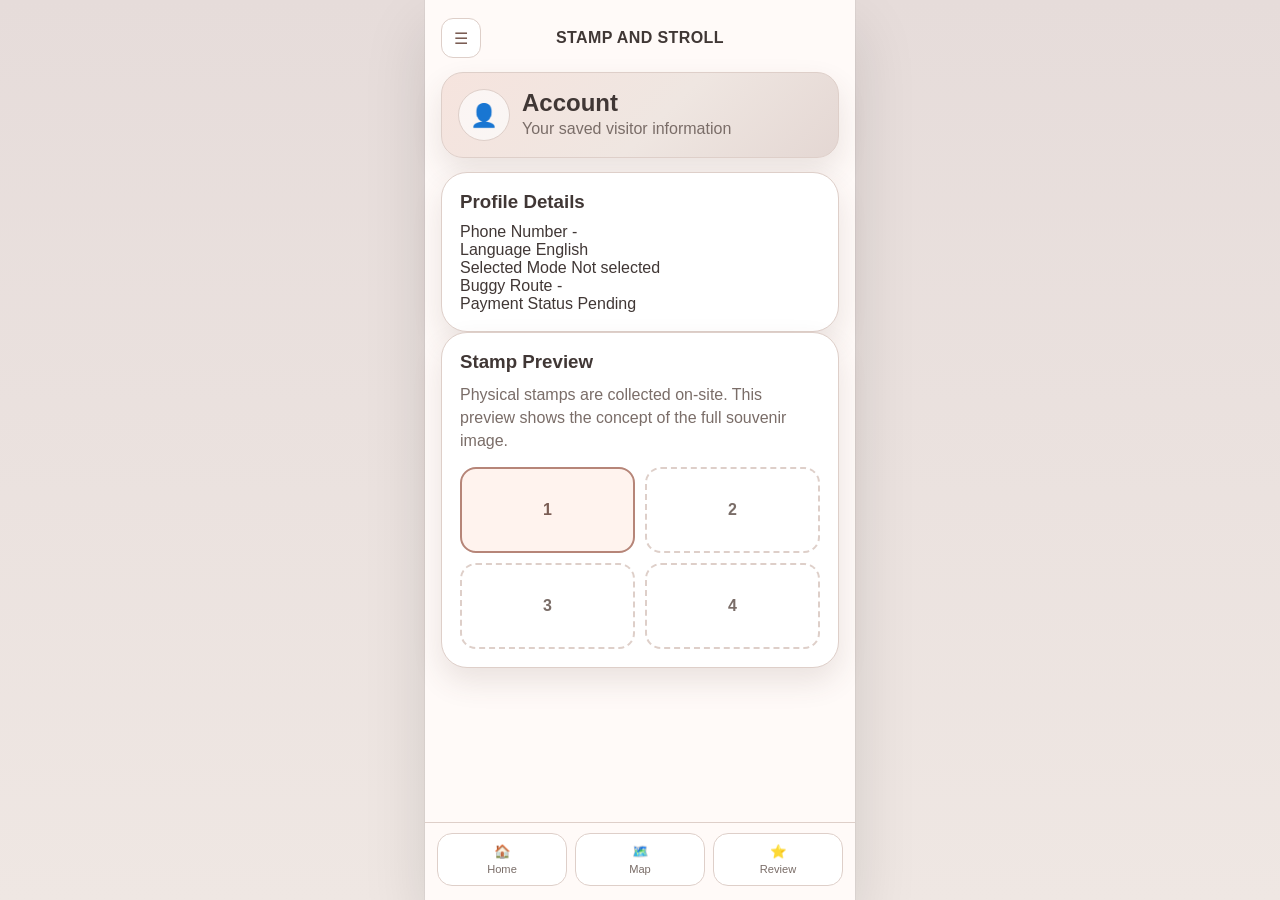
==== account.html @ 67aacf9a "Create account.html" ====
<!DOCTYPE html>
<html lang="en">
<head>
  <meta charset="UTF-8" />
  <meta name="viewport" content="width=device-width, initial-scale=1.0" />
  <title>Account | Stamp and Stroll</title>
  <link rel="stylesheet" href="style.css" />
</head>
<body onload="loadAccountPage()">
  <aside id="sidebar" class="sidebar hidden">
    <div class="sidebar-header">
      <h3>Menu</h3>
      <button class="icon-btn" onclick="toggleSidebar()">✕</button>
    </div>

    <button class="sidebar-link" onclick="goTo('howto.html')">How to use Stamp and Stroll</button>
    <button class="sidebar-link" onclick="goTo('account.html')">Account</button>
    <button class="sidebar-link" onclick="signOut()">Sign Out</button>
  </aside>

  <div id="sidebarOverlay" class="overlay hidden" onclick="toggleSidebar()"></div>

  <main class="app-shell with-nav">
    <header class="topbar">
      <button class="icon-btn" onclick="toggleSidebar()">☰</button>
      <div class="topbar-title">STAMP AND STROLL</div>
      <div class="topbar-spacer"></div>
    </header>

    <section class="hero-strip">
      <div class="profile-icon">👤</div>
      <div>
        <h2>Account</h2>
        <p class="muted">Your saved visitor information</p>
      </div>
    </section>

    <section class="card page-card">
      <h3>Profile Details</h3>
      <div class="info-list">
        <div class="info-row">
          <span class="info-label">Phone Number</span>
          <span id="accountPhone" class="info-value">-</span>
        </div>

        <div class="info-row">
          <span class="info-label">Language</span>
          <span id="accountLanguage" class="info-value">English</span>
        </div>

        <div class="info-row">
          <span class="info-label">Selected Mode</span>
          <span id="accountMode" class="info-value">Not selected</span>
        </div>

        <div class="info-row">
          <span class="info-label">Buggy Route</span>
          <span id="accountRoute" class="info-value">-</span>
        </div>

        <div class="info-row">
          <span class="info-label">Payment Status</span>
          <span id="accountPayment" class="info-value">Pending</span>
        </div>
      </div>
    </section>

    <section class="card page-card">
      <h3>Stamp Preview</h3>
      <p class="muted">Physical stamps are collected on-site. This preview shows the concept of the full souvenir image.</p>

      <div class="stamp-grid">
        <div class="stamp-card unlocked">1</div>
        <div class="stamp-card">2</div>
        <div class="stamp-card">3</div>
        <div class="stamp-card">4</div>
      </div>
    </section>

    <nav class="bottom-nav">
      <button class="nav-item" onclick="goTo('home.html')">
        <span>🏠</span>
        <small>Home</small>
      </button>
      <button class="nav-item" onclick="openDynamicMapPage()">
        <span>🗺️</span>
        <small>Map</small>
      </button>
      <button class="nav-item" onclick="goTo('reviews.html')">
        <span>⭐</span>
        <small>Review</small>
      </button>
    </nav>
  </main>

  <script src="script.js"></script>
</body>
</html>
---- style.css ----
:root {
  --bg: #efe7e3;
  --panel: #fffaf8;
  --card: #ffffff;
  --text: #403735;
  --muted: #7a6d68;
  --accent: #7b5d54;
  --accent-2: #b68578;
  --line: #decfc9;
  --shadow: 0 14px 30px rgba(81, 60, 52, 0.12);
  --radius-xl: 26px;
  --radius-lg: 18px;
  --radius-md: 14px;
}

* {
  box-sizing: border-box;
}

body {
  margin: 0;
  font-family: Arial, Helvetica, sans-serif;
  background: linear-gradient(180deg, #e6dcda 0%, var(--bg) 100%);
  color: var(--text);
}

h1,
h2,
h3,
p {
  margin: 0;
}

.app-shell {
  width: min(430px, 100vw);
  min-height: 100vh;
  margin: 0 auto;
  background: var(--panel);
  padding: 18px 16px 24px;
  position: relative;
  box-shadow: 0 0 0 1px rgba(0, 0, 0, 0.04), 0 28px 60px rgba(0, 0, 0, 0.12);
}

.with-nav {
  padding-bottom: 96px;
}

.start-screen {
  display: flex;
  align-items: center;
  justify-content: center;
}

.hero-card,
.card,
.hero-strip,
.preview-box {
  background: var(--card);
  border: 1px solid var(--line);
  box-shadow: var(--shadow);
}

.hero-card,
.card {
  border-radius: var(--radius-xl);
}

.hero-card {
  width: 100%;
  padding: 28px 22px;
  background: linear-gradient(135deg, #f6e4de 0%, #efe6e1 55%, #e4d7d3 100%);
}

.center-screen {
  text-align: center;
}

.hero-card h1 {
  font-size: clamp(2.4rem, 7vw, 3.4rem);
  line-height: 0.95;
  margin-top: 14px;
}

.subtitle {
  margin-top: 14px;
  color: var(--muted);
  font-size: 1rem;
}

.app-badge {
  display: inline-block;
  padding: 8px 14px;
  border-radius: 999px;
  border: 1px solid var(--line);
  background: rgba(255, 255, 255, 0.7);
  font-size: 0.82rem;
  font-weight: 700;
}

.page-card {
  padding: 18px;
}

.page-card h2,
.page-card h3 {
  margin-bottom: 10px;
}

.muted {
  color: var(--muted);
  line-height: 1.45;
}

.label {
  display: block;
  font-size: 0.92rem;
  font-weight: 700;
  margin: 14px 0 8px;
}

.input,
.select-input,
textarea,
select {
  width: 100%;
  border: 1px solid var(--line);
  border-radius: var(--radius-md);
  padding: 12px 13px;
  font: inherit;
  background: white;
  color: var(--text);
}

.phone-row {
  display: grid;
  grid-template-columns: 110px 1fr;
  gap: 10px;
}

.preview-box {
  border-radius: var(--radius-md);
  padding: 12px 13px;
  margin-top: 0;
  color: var(--accent);
  font-weight: 700;
}

.primary-btn,
.secondary-btn {
  width: 100%;
  border: none;
  border-radius: 16px;
  padding: 14px 16px;
  font: inherit;
  font-weight: 700;
  cursor: pointer;
  margin-top: 14px;
}

.primary-btn {
  background: var(--accent);
  color: white;
}

.secondary-btn {
  background: white;
  color: var(--accent);
  border: 1px solid var(--line);
}

.large-btn {
  margin-top: 26px;
  font-size: 1rem;
}

.status-text {
  margin-top: 12px;
  font-size: 0.92rem;
  color: var(--muted);
  min-height: 20px;
}

.topbar {
  display: flex;
  align-items: center;
  justify-content: space-between;
  gap: 10px;
  margin-bottom: 14px;
}

.topbar-title {
  flex: 1;
  text-align: center;
  font-weight: 800;
  letter-spacing: 0.4px;
}

.topbar-spacer {
  width: 40px;
}

.icon-btn {
  width: 40px;
  height: 40px;
  border: 1px solid var(--line);
  background: white;
  border-radius: 12px;
  cursor: pointer;
  color: var(--accent);
  font-size: 1rem;
}

.hero-strip {
  border-radius: 22px;
  padding: 16px;
  display: flex;
  align-items: center;
  gap: 12px;
  margin-bottom: 14px;
  background: linear-gradient(135deg, #f6e4de 0%, #efe6e1 55%, #e4d7d3 100%);
}

.profile-icon {
  width: 52px;
  height: 52px;
  border-radius: 50%;
  border: 1px solid var(--line);
  display: grid;
  place-items: center;
  background: rgba(255, 255, 255, 0.65);
  font-size: 1.4rem;
}

.choice-grid {
  display: grid;
  grid-template-columns: 1fr 1fr;
  gap: 12px;
  margin-top: 12px;
}

.choice-card {
  border: 1px solid var(--line);
  background: white;
  border-radius: 18px;
  padding: 18px 14px;
  text-align: left;
  cursor: pointer;
  min-height: 150px;
}

.choice-title {
  display: block;
  font-weight: 800;
  margin-bottom: 8px;
}

.choice-desc {
  display: block;
  color: var(--muted);
  line-height: 1.4;
  font-size: 0.92rem;
}

.bottom-nav {
  position: fixed;
  left: 50%;
  transform: translateX(-50%);
  bottom: 0;
  width: min(430px, 100vw);
  background: rgba(255, 250, 248, 0.97);
  border-top: 1px solid var(--line);
  display: grid;
  grid-template-columns: repeat(3, 1fr);
  gap: 8px;
  padding: 10px 12px 14px;
  backdrop-filter: blur(10px);
}

.nav-item {
  border: 1px solid var(--line);
  background: white;
  border-radius: 15px;
  padding: 10px 6px;
  cursor: pointer;
  color: var(--muted);
  display: flex;
  flex-direction: column;
  align-items: center;
  gap: 4px;
}

.nav-item.active {
  background: var(--accent);
  color: white;
  border-color: transparent;
}

.sidebar {
  position: fixed;
  top: 0;
  left: 50%;
  transform: translateX(calc(-50% - 430px));
  width: min(280px, 78vw);
  height: 100vh;
  background: var(--panel);
  border-right: 1px solid var(--line);
  box-shadow: 12px 0 30px rgba(0, 0, 0, 0.14);
  padding: 18px 16px;
  z-index: 30;
}

.sidebar-header {
  display: flex;
  align-items: center;
  justify-content: space-between;
  margin-bottom: 14px;
}

.sidebar-link {
  width: 100%;
  text-align: left;
  border: 1px solid var(--line);
  background: white;
  border-radius: 14px;
  padding: 13px 14px;
  margin-bottom: 10px;
  cursor: pointer;
  font: inherit;
  color: var(--text);
}

.overlay {
  position: fixed;
  inset: 0;
  background: rgba(0, 0, 0, 0.2);
  z-index: 20;
}

.hidden {
  display: none;
}

/* walker page */

.page-heading-row {
  display: flex;
  justify-content: space-between;
  align-items: flex-start;
  gap: 12px;
}

.zoom-controls {
  display: flex;
  gap: 8px;
}

.map-frame {
  margin-top: 14px;
  border: 1px solid var(--line);
  border-radius: 18px;
  background: #f7f4f2;
  position: relative;
  width: 100%;
  overflow: hidden;
}

.map-zoom-layer {
  position: relative;
  width: 100%;
  transform-origin: center center;
  transition: transform 0.2s ease;
}

.guide-map {
  width: 100%;
  height: auto;
  display: block;
}

.map-hotspot {
  position: absolute;
  transform: translate(-50%, -50%);
  width: 38px;
  height: 38px;
  border-radius: 50%;
  border: 2px solid #ffffff;
  background: #7b5d54;
  color: #ffffff;
  font-weight: 800;
  font-size: 0.95rem;
  cursor: pointer;
  box-shadow: 0 8px 16px rgba(0, 0, 0, 0.18);
}

.map-popup {
  position: fixed;
  left: 50%;
  top: 50%;
  transform: translate(-50%, -50%);
  width: min(360px, calc(100vw - 32px));
  background: var(--panel);
  border: 1px solid var(--line);
  border-radius: 20px;
  box-shadow: 0 22px 50px rgba(0, 0, 0, 0.16);
  padding: 16px;
  z-index: 40;
}

.popup-header {
  display: flex;
  justify-content: space-between;
  align-items: center;
  gap: 10px;
}

.popup-image {
  margin: 12px 0;
  height: 120px;
  border-radius: 16px;
  border: 1px solid var(--line);
  background: linear-gradient(135deg, #edd9d2 0%, #f8efeb 100%);
  display: grid;
  place-items: center;
  color: var(--muted);
  font-weight: 700;
  text-align: center;
  padding: 10px;
}

.popup-text {
  margin-top: 8px;
}

.stamp-preview-box {
  margin-top: 14px;
}

.stamp-preview-label {
  display: block;
  font-size: 0.88rem;
  font-weight: 700;
  margin-bottom: 8px;
}

.stamp-silhouette {
  width: 70px;
  height: 70px;
  border-radius: 18px;
  border: 2px dashed var(--accent-2);
  background: #fff3ee;
  display: grid;
  place-items: center;
  color: var(--accent);
  font-size: 1.3rem;
  font-weight: 800;
}

/* buggy page */

.route-list {
  display: grid;
  gap: 12px;
  margin-top: 14px;
}

.route-option {
  width: 100%;
  text-align: left;
  border: 1px solid var(--line);
  background: white;
  border-radius: 18px;
  padding: 16px;
  cursor: pointer;
}

.route-option strong {
  display: block;
  margin-bottom: 6px;
}

.route-option span {
  color: var(--muted);
  font-size: 0.92rem;
}

.route-option.selected {
  outline: 2px solid var(--accent-2);
  background: #fff4ef;
}

/* queue page */

.queue-ticket {
  margin-top: 14px;
  border: 1px dashed var(--accent-2);
  border-radius: 18px;
  padding: 18px;
  text-align: center;
  background: linear-gradient(180deg, #fff8f4 0%, #f3e4dd 100%);
}

.queue-label {
  font-size: 0.95rem;
  font-weight: 700;
  color: var(--muted);
}

.queue-number {
  font-size: 3.2rem;
  font-weight: 800;
  margin: 8px 0;
  letter-spacing: 2px;
}

.ticket-status {
  margin-top: 10px;
  font-weight: 700;
}

.ticket-status.pending {
  color: #b85d47;
}

.ticket-status.paid {
  color: #2f8a5a;
}

@media (max-width: 480px) {
  .choice-grid {
    grid-template-columns: 1fr;
  }

  .phone-row {
    grid-template-columns: 100px 1fr;
  }

  .sidebar {
    left: 0;
    transform: none;
  }

  .page-heading-row {
    flex-direction: column;
    align-items: stretch;
  }

  .zoom-controls {
    justify-content: flex-end;
  }
}
/* trail page */

.live-route-box {
  margin-top: 14px;
  min-height: 260px;
  border: 1px dashed var(--accent-2);
  border-radius: 20px;
  background: linear-gradient(180deg, #fff8f4 0%, #f2e2db 100%);
  position: relative;
  overflow: hidden;
}

.live-route-svg {
  position: absolute;
  inset: 0;
  width: 100%;
  height: 100%;
}

.route-stop {
  position: absolute;
  transform: translate(-50%, -50%);
  background: white;
  border: 2px solid var(--accent-2);
  border-radius: 999px;
  padding: 7px 10px;
  font-size: 0.75rem;
  font-weight: 700;
  box-shadow: 0 8px 16px rgba(0, 0, 0, 0.12);
}

.moving-dot {
  position: absolute;
  width: 18px;
  height: 18px;
  border-radius: 50%;
  background: #ff7f57;
  box-shadow: 0 0 0 6px rgba(255, 127, 87, 0.18);
  animation: trailMove 4.2s linear infinite;
}

@keyframes trailMove {
  0% { left: 10%; top: 82%; }
  25% { left: 31%; top: 66%; }
  50% { left: 50%; top: 49%; }
  75% { left: 70%; top: 30%; }
  100% { left: 85%; top: 18%; }
}

/* photohunt page */

.stamp-grid {
  margin-top: 14px;
  display: grid;
  grid-template-columns: 1fr 1fr;
  gap: 10px;
}

.stamp-card {
  border: 2px dashed var(--line);
  border-radius: 16px;
  background: white;
  min-height: 86px;
  display: grid;
  place-items: center;
  font-weight: 700;
  color: var(--muted);
}

.stamp-card.unlocked {
  border-style: solid;
  border-color: var(--accent-2);
  background: #fff3ee;
  color: var(--accent);
}

.reward-box {
  margin-top: 12px;
  border: 1px dashed var(--accent-2);
  border-radius: 18px;
  background: linear-gradient(135deg, #fff8f4 0%, #f2e2db 100%);
  padding: 18px;
  text-align: center;
}

.reward-icon {
  font-size: 2.2rem;
  margin-bottom: 8px;
}

.reward-title {
  font-weight: 800;
  margin-bottom: 6px;
}

/* reviews page */

.review-card {
  margin-top: 14px;
  border: 1px solid var(--line);
  border-radius: 16px;
  background: white;
  padding: 14px;
}

.review-stars {
  color: #c98734;
  letter-spacing: 2px;
  margin-bottom: 6px;
}
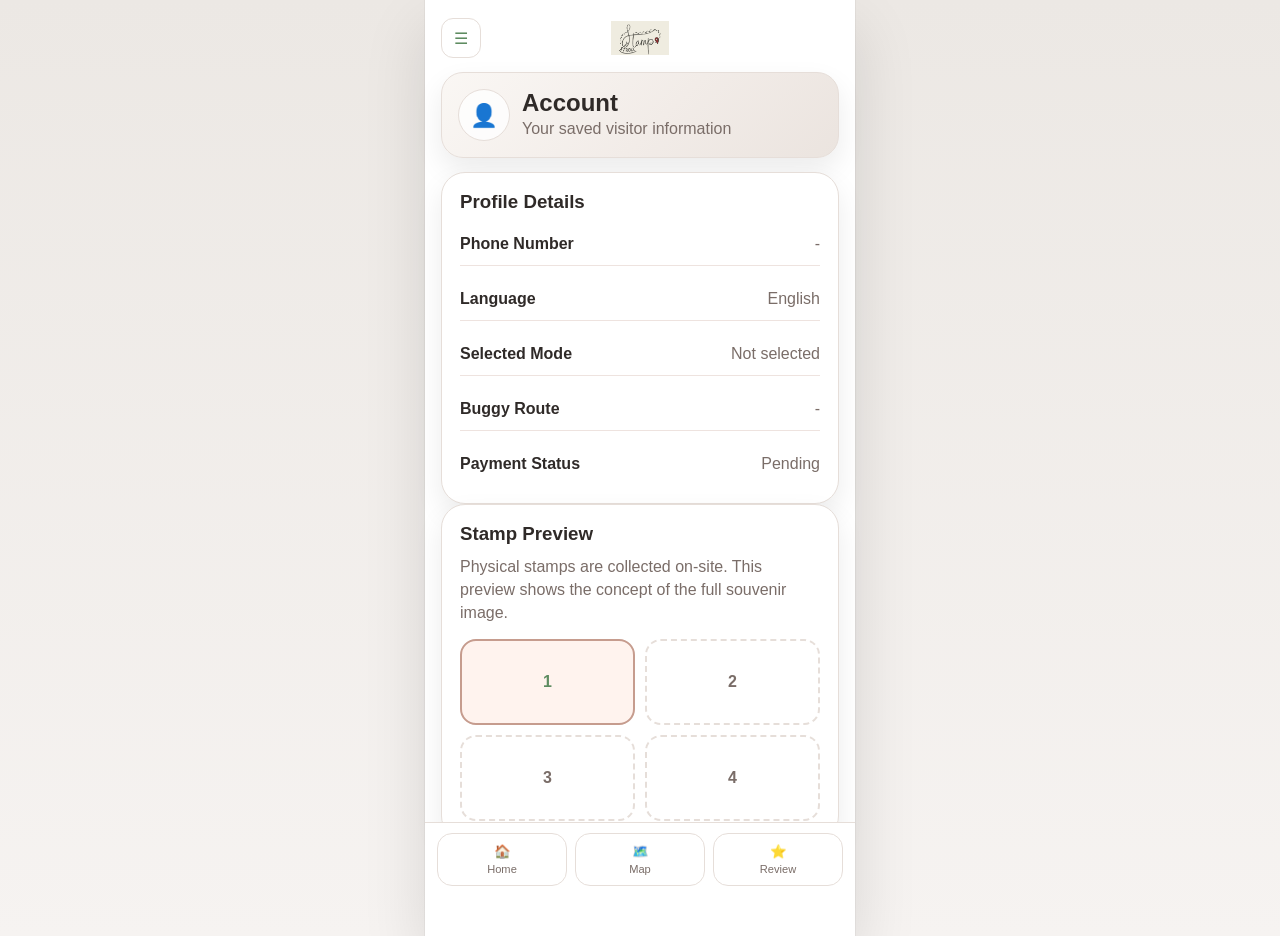
==== commit 0efb5dae: "Update account.html" ====
--- a/account.html
+++ b/account.html
@@ -12,7 +12,6 @@
       <h3>Menu</h3>
       <button class="icon-btn" onclick="toggleSidebar()">✕</button>
     </div>
-
     <button class="sidebar-link" onclick="goTo('howto.html')">How to use Stamp and Stroll</button>
     <button class="sidebar-link" onclick="goTo('account.html')">Account</button>
     <button class="sidebar-link" onclick="signOut()">Sign Out</button>
@@ -23,7 +22,9 @@
   <main class="app-shell with-nav">
     <header class="topbar">
       <button class="icon-btn" onclick="toggleSidebar()">☰</button>
-      <div class="topbar-title">STAMP AND STROLL</div>
+      <div class="topbar-title">
+        <img src="logo.png" alt="Stamp and Stroll Logo" class="logo-small" />
+      </div>
       <div class="topbar-spacer"></div>
     </header>
 
@@ -38,30 +39,11 @@
     <section class="card page-card">
       <h3>Profile Details</h3>
       <div class="info-list">
-        <div class="info-row">
-          <span class="info-label">Phone Number</span>
-          <span id="accountPhone" class="info-value">-</span>
-        </div>
-
-        <div class="info-row">
-          <span class="info-label">Language</span>
-          <span id="accountLanguage" class="info-value">English</span>
-        </div>
-
-        <div class="info-row">
-          <span class="info-label">Selected Mode</span>
-          <span id="accountMode" class="info-value">Not selected</span>
-        </div>
-
-        <div class="info-row">
-          <span class="info-label">Buggy Route</span>
-          <span id="accountRoute" class="info-value">-</span>
-        </div>
-
-        <div class="info-row">
-          <span class="info-label">Payment Status</span>
-          <span id="accountPayment" class="info-value">Pending</span>
-        </div>
+        <div class="info-row"><span class="info-label">Phone Number</span><span id="accountPhone" class="info-value">-</span></div>
+        <div class="info-row"><span class="info-label">Language</span><span id="accountLanguage" class="info-value">English</span></div>
+        <div class="info-row"><span class="info-label">Selected Mode</span><span id="accountMode" class="info-value">Not selected</span></div>
+        <div class="info-row"><span class="info-label">Buggy Route</span><span id="accountRoute" class="info-value">-</span></div>
+        <div class="info-row"><span class="info-label">Payment Status</span><span id="accountPayment" class="info-value">Pending</span></div>
       </div>
     </section>
 
--- a/style.css
+++ b/style.css
@@ -1,16 +1,16 @@
 :root {
-  --bg: #efe7e3;
-  --panel: #fffaf8;
+  --bg: #f6f3f1;
+  --panel: #ffffff;
   --card: #ffffff;
-  --text: #403735;
+  --text: #2f2a28;
   --muted: #7a6d68;
-  --accent: #7b5d54;
-  --accent-2: #b68578;
-  --line: #decfc9;
-  --shadow: 0 14px 30px rgba(81, 60, 52, 0.12);
-  --radius-xl: 26px;
+  --accent: #5e8c61;
+  --accent-2: #c69c8e;
+  --line: #e6ded9;
+  --shadow: 0 12px 28px rgba(0, 0, 0, 0.08);
+  --radius-xl: 24px;
   --radius-lg: 18px;
-  --radius-md: 14px;
+  --radius-md: 12px;
 }
 
 * {
@@ -20,7 +20,7 @@
 body {
   margin: 0;
   font-family: Arial, Helvetica, sans-serif;
-  background: linear-gradient(180deg, #e6dcda 0%, var(--bg) 100%);
+  background: linear-gradient(180deg, #ece8e4 0%, var(--bg) 100%);
   color: var(--text);
 }
 
@@ -68,7 +68,7 @@
 .hero-card {
   width: 100%;
   padding: 28px 22px;
-  background: linear-gradient(135deg, #f6e4de 0%, #efe6e1 55%, #e4d7d3 100%);
+  background: linear-gradient(135deg, #faf7f4 0%, #f2ece8 55%, #ebe4df 100%);
 }
 
 .center-screen {
@@ -76,9 +76,9 @@
 }
 
 .hero-card h1 {
-  font-size: clamp(2.4rem, 7vw, 3.4rem);
+  font-size: clamp(2rem, 6vw, 2.8rem);
   line-height: 0.95;
-  margin-top: 14px;
+  margin-top: 16px;
 }
 
 .subtitle {
@@ -92,13 +92,32 @@
   padding: 8px 14px;
   border-radius: 999px;
   border: 1px solid var(--line);
-  background: rgba(255, 255, 255, 0.7);
+  background: rgba(255, 255, 255, 0.8);
   font-size: 0.82rem;
   font-weight: 700;
+}
+
+.logo-large {
+  width: min(280px, 80%);
+  height: auto;
+  display: block;
+  margin: 0 auto 8px;
+}
+
+.logo-small {
+  height: 34px;
+  width: auto;
+  display: block;
+  object-fit: contain;
 }
 
 .page-card {
   padding: 18px;
+  transition: 0.2s;
+}
+
+.page-card:hover {
+  transform: translateY(-2px);
 }
 
 .page-card h2,
@@ -155,6 +174,7 @@
   font-weight: 700;
   cursor: pointer;
   margin-top: 14px;
+  transition: 0.2s;
 }
 
 .primary-btn {
@@ -162,10 +182,19 @@
   color: white;
 }
 
+.primary-btn:hover {
+  transform: translateY(-1px);
+  box-shadow: 0 6px 16px rgba(0, 0, 0, 0.12);
+}
+
 .secondary-btn {
   background: white;
-  color: var(--accent);
-  border: 1px solid var(--line);
+  color: var(--text);
+  border: 1px solid var(--line);
+}
+
+.secondary-btn:hover {
+  background: #f5f5f5;
 }
 
 .large-btn {
@@ -190,9 +219,9 @@
 
 .topbar-title {
   flex: 1;
-  text-align: center;
-  font-weight: 800;
-  letter-spacing: 0.4px;
+  display: flex;
+  justify-content: center;
+  align-items: center;
 }
 
 .topbar-spacer {
@@ -217,7 +246,7 @@
   align-items: center;
   gap: 12px;
   margin-bottom: 14px;
-  background: linear-gradient(135deg, #f6e4de 0%, #efe6e1 55%, #e4d7d3 100%);
+  background: linear-gradient(135deg, #faf7f4 0%, #f2ece8 55%, #ebe4df 100%);
 }
 
 .profile-icon {
@@ -227,7 +256,7 @@
   border: 1px solid var(--line);
   display: grid;
   place-items: center;
-  background: rgba(255, 255, 255, 0.65);
+  background: rgba(255, 255, 255, 0.8);
   font-size: 1.4rem;
 }
 
@@ -246,6 +275,12 @@
   text-align: left;
   cursor: pointer;
   min-height: 150px;
+  transition: 0.2s;
+}
+
+.choice-card:hover {
+  transform: translateY(-2px);
+  box-shadow: 0 8px 18px rgba(0, 0, 0, 0.08);
 }
 
 .choice-title {
@@ -267,7 +302,7 @@
   transform: translateX(-50%);
   bottom: 0;
   width: min(430px, 100vw);
-  background: rgba(255, 250, 248, 0.97);
+  background: rgba(255, 255, 255, 0.96);
   border-top: 1px solid var(--line);
   display: grid;
   grid-template-columns: repeat(3, 1fr);
@@ -340,8 +375,6 @@
   display: none;
 }
 
-/* walker page */
-
 .page-heading-row {
   display: flex;
   justify-content: space-between;
@@ -380,16 +413,21 @@
 .map-hotspot {
   position: absolute;
   transform: translate(-50%, -50%);
-  width: 38px;
-  height: 38px;
+  width: 42px;
+  height: 42px;
   border-radius: 50%;
-  border: 2px solid #ffffff;
-  background: #7b5d54;
-  color: #ffffff;
+  border: 3px solid white;
+  background: var(--accent);
+  color: white;
   font-weight: 800;
-  font-size: 0.95rem;
+  font-size: 1rem;
   cursor: pointer;
-  box-shadow: 0 8px 16px rgba(0, 0, 0, 0.18);
+  box-shadow: 0 6px 14px rgba(0, 0, 0, 0.18);
+  transition: 0.2s;
+}
+
+.map-hotspot:hover {
+  transform: translate(-50%, -50%) scale(1.1);
 }
 
 .map-popup {
@@ -398,12 +436,23 @@
   top: 50%;
   transform: translate(-50%, -50%);
   width: min(360px, calc(100vw - 32px));
-  background: var(--panel);
-  border: 1px solid var(--line);
-  border-radius: 20px;
-  box-shadow: 0 22px 50px rgba(0, 0, 0, 0.16);
-  padding: 16px;
+  background: white;
+  border-radius: 22px;
+  box-shadow: 0 30px 60px rgba(0, 0, 0, 0.2);
+  padding: 18px;
   z-index: 40;
+  animation: popupIn 0.25s ease;
+}
+
+@keyframes popupIn {
+  from {
+    opacity: 0;
+    transform: translate(-50%, -60%);
+  }
+  to {
+    opacity: 1;
+    transform: translate(-50%, -50%);
+  }
 }
 
 .popup-header {
@@ -455,8 +504,6 @@
   font-weight: 800;
 }
 
-/* buggy page */
-
 .route-list {
   display: grid;
   gap: 12px;
@@ -487,8 +534,6 @@
   outline: 2px solid var(--accent-2);
   background: #fff4ef;
 }
-
-/* queue page */
 
 .queue-ticket {
   margin-top: 14px;
@@ -524,31 +569,6 @@
 .ticket-status.paid {
   color: #2f8a5a;
 }
-
-@media (max-width: 480px) {
-  .choice-grid {
-    grid-template-columns: 1fr;
-  }
-
-  .phone-row {
-    grid-template-columns: 100px 1fr;
-  }
-
-  .sidebar {
-    left: 0;
-    transform: none;
-  }
-
-  .page-heading-row {
-    flex-direction: column;
-    align-items: stretch;
-  }
-
-  .zoom-controls {
-    justify-content: flex-end;
-  }
-}
-/* trail page */
 
 .live-route-box {
   margin-top: 14px;
@@ -597,8 +617,6 @@
   100% { left: 85%; top: 18%; }
 }
 
-/* photohunt page */
-
 .stamp-grid {
   margin-top: 14px;
   display: grid;
@@ -643,8 +661,6 @@
   margin-bottom: 6px;
 }
 
-/* reviews page */
-
 .review-card {
   margin-top: 14px;
   border: 1px solid var(--line);
@@ -658,3 +674,83 @@
   letter-spacing: 2px;
   margin-bottom: 6px;
 }
+
+.info-list {
+  margin-top: 8px;
+  display: grid;
+  gap: 12px;
+}
+
+.info-row {
+  display: flex;
+  justify-content: space-between;
+  gap: 14px;
+  padding: 12px 0;
+  border-bottom: 1px solid #eee3df;
+}
+
+.info-row:last-child {
+  border-bottom: none;
+}
+
+.info-label {
+  font-weight: 700;
+  color: var(--text);
+}
+
+.info-value {
+  color: var(--muted);
+  text-align: right;
+}
+
+.step-card {
+  display: flex;
+  gap: 12px;
+  align-items: flex-start;
+  padding: 14px 0;
+  border-bottom: 1px solid #eee3df;
+}
+
+.step-card:last-child {
+  border-bottom: none;
+}
+
+.step-number {
+  width: 30px;
+  height: 30px;
+  border-radius: 50%;
+  background: var(--accent);
+  color: white;
+  font-weight: 800;
+  display: grid;
+  place-items: center;
+  flex-shrink: 0;
+}
+
+@media (max-width: 480px) {
+  .choice-grid {
+    grid-template-columns: 1fr;
+  }
+
+  .phone-row {
+    grid-template-columns: 100px 1fr;
+  }
+
+  .sidebar {
+    left: 0;
+    transform: none;
+  }
+
+  .page-heading-row {
+    flex-direction: column;
+    align-items: stretch;
+  }
+
+  .zoom-controls {
+    justify-content: flex-end;
+  }
+
+  .logo-small {
+    height: 28px;
+  }
+}
